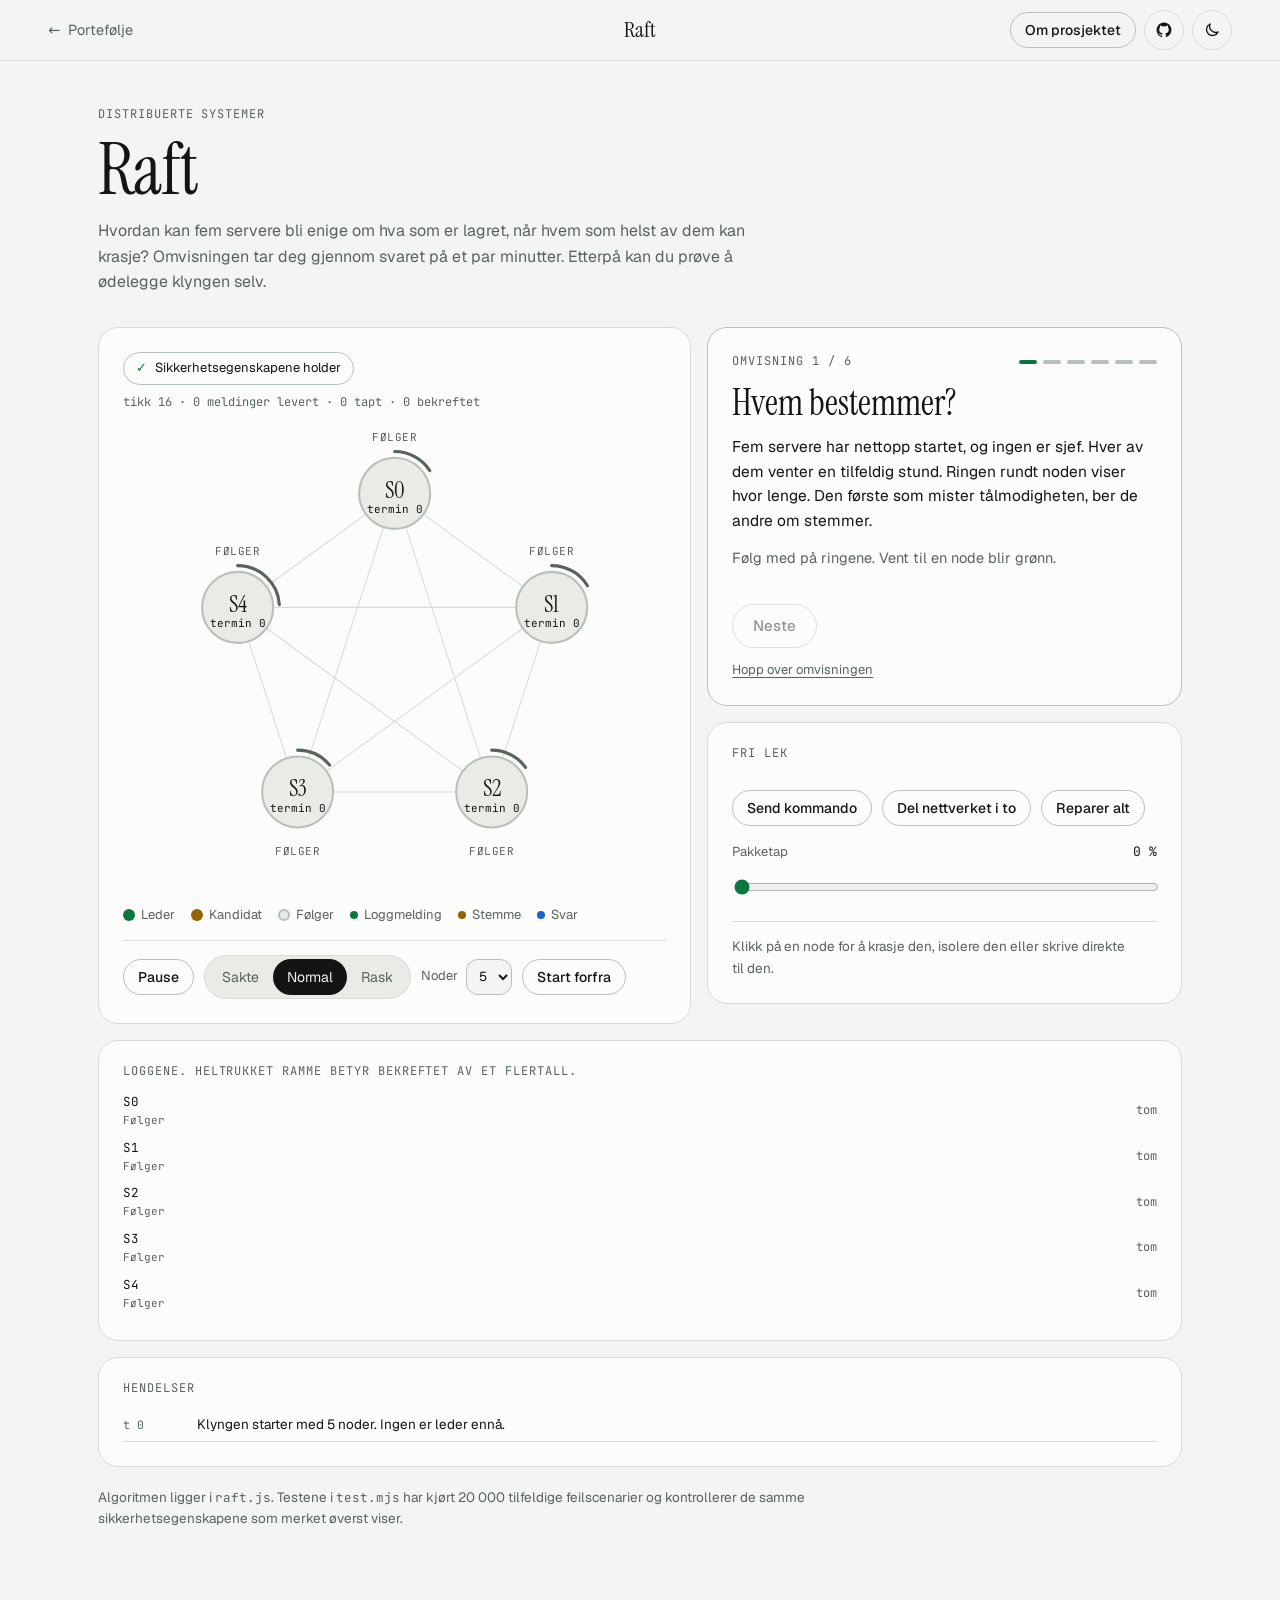
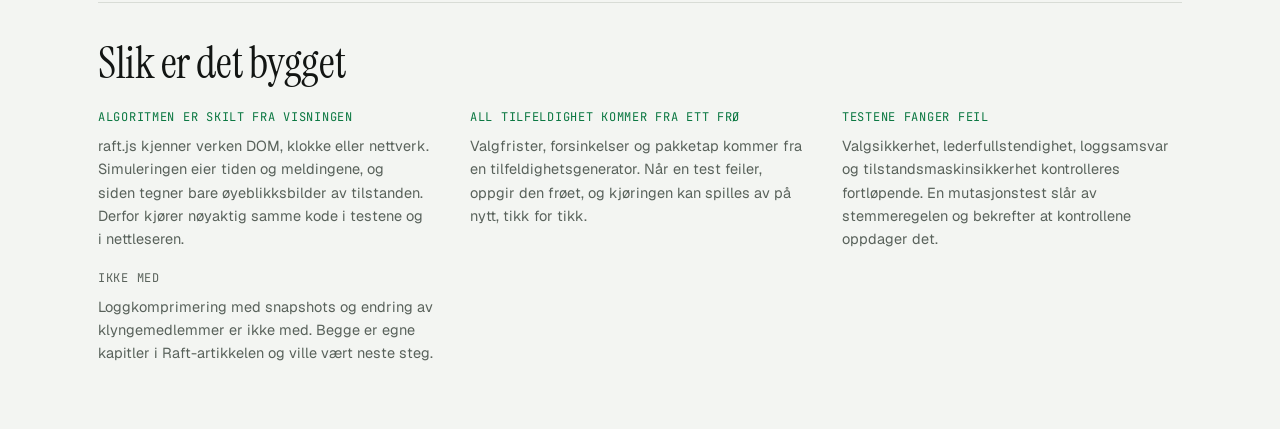
==== projects/raft/index.html @ 3906a5fb "Første versjon av porteføljen" ====
<!doctype html>
<html lang="nb">
<head>
  <meta charset="utf-8">
  <meta name="viewport" content="width=device-width, initial-scale=1">
  <meta http-equiv="Content-Security-Policy" content="default-src 'self'; img-src 'self' data:; style-src 'self'; script-src 'self'; connect-src 'self' https://*.goatcounter.com; object-src 'none'; base-uri 'self'">
  <title>Raft: konsensus i en klynge som feiler</title>
  <meta name="description" content="En guidet, interaktiv simulering av Raft-konsensus. Krasj noder, del nettverket og se fem servere bli enige igjen.">
  <meta property="og:url" content="https://in-prosjekter.pages.dev/projects/raft/">
  <link rel="canonical" href="https://in-prosjekter.pages.dev/projects/raft/">
  <link rel="icon" href="../../favicon.svg?v=2" type="image/svg+xml">
  <link rel="apple-touch-icon" href="../../assets/apple-touch-icon.png">
  <link rel="manifest" href="../../site.webmanifest">
  <meta name="theme-color" content="#0a0c0b" media="(prefers-color-scheme: dark)">
  <meta name="theme-color" content="#f3f5f2" media="(prefers-color-scheme: light)">
  <meta property="og:type" content="website">
  <meta property="og:site_name" content="Ibrahim Nur">
  <meta property="og:title" content="Raft: konsensus i en klynge som feiler">
  <meta property="og:description" content="En guidet, interaktiv simulering av Raft-konsensus. Krasj noder, del nettverket og se fem servere bli enige igjen.">
  <meta property="og:locale" content="nb_NO">
  <meta property="og:image" content="https://in-prosjekter.pages.dev/assets/og/raft.png">
  <meta property="og:image:width" content="1200">
  <meta property="og:image:height" content="630">
  <meta name="twitter:card" content="summary_large_image">
  <link rel="preload" href="../../assets/fonts/instrument-serif.woff2" as="font" type="font/woff2" crossorigin>
  <link rel="preload" href="../../assets/fonts/geist.woff2" as="font" type="font/woff2" crossorigin>
  <link rel="stylesheet" href="../../assets/css/base.css">
  <link rel="stylesheet" href="../../assets/css/app.css">
  <link rel="stylesheet" href="style.css">
  <script src="../../assets/js/theme-init.js"></script>
  <script type="module" src="../../assets/js/app-shell.js"></script>
  <script type="module" src="main.js"></script>
</head>
<body data-project="raft">
  <main class="app" id="app">
    <header class="app-intro">
      <p class="eyebrow">Distribuerte systemer</p>
      <h1>Raft</h1>
      <p>Hvordan kan fem servere bli enige om hva som er lagret, når hvem som helst av dem kan krasje? Omvisningen tar deg gjennom svaret på et par minutter. Etterpå kan du prøve å ødelegge klyngen selv.</p>
    </header>

    <div class="raft" id="raft">
      <section class="panel cluster-panel" aria-label="Klyngen">
        <div class="bar">
          <span class="badge ok" id="invariants">Sikkerhetsegenskapene holder</span>
          <span class="hint" id="counters"></span>
        </div>
        <svg id="cluster" viewBox="0 0 520 464" role="group" aria-label="Nodene i klyngen og meldingene mellom dem"></svg>
        <div class="legend">
          <span><i class="lg lg-leader"></i>Leder</span>
          <span><i class="lg lg-candidate"></i>Kandidat</span>
          <span><i class="lg lg-follower"></i>Følger</span>
          <span><i class="lg lg-append"></i>Loggmelding</span>
          <span><i class="lg lg-vote"></i>Stemme</span>
          <span><i class="lg lg-reply"></i>Svar</span>
        </div>
        <div class="toolbar transport">
          <button class="btn btn-ghost btn-small" id="play" type="button">Pause</button>
          <div class="seg" role="radiogroup" aria-label="Hastighet" id="speed">
            <label><input type="radio" name="speed" value="0.25"><span>Sakte</span></label>
            <label><input type="radio" name="speed" value="1" checked><span>Normal</span></label>
            <label><input type="radio" name="speed" value="4"><span>Rask</span></label>
          </div>
          <label class="size">Noder
            <select class="select" id="size"><option>3</option><option selected>5</option><option>7</option></select>
          </label>
          <button class="btn btn-ghost btn-small" id="restart" type="button">Start forfra</button>
        </div>
      </section>

      <aside class="stack side">
        <section class="panel tour" id="tour" aria-label="Omvisning"></section>

        <section class="panel stack">
          <h2 class="panel-title">Fri lek</h2>
          <div class="toolbar">
            <button class="btn btn-ghost btn-small" id="write" type="button">Send kommando</button>
            <button class="btn btn-ghost btn-small" id="split" type="button">Del nettverket i to</button>
            <button class="btn btn-ghost btn-small" id="heal" type="button">Reparer alt</button>
          </div>
          <label class="field">
            <span class="field-row">Pakketap <output id="out-drop">0 %</output></span>
            <input type="range" id="drop" min="0" max="50" step="5" value="0">
          </label>
          <div class="selected" id="selected"></div>
        </section>
      </aside>

      <section class="panel logs-panel" aria-labelledby="h-logs">
        <h2 class="panel-title" id="h-logs">Loggene. Heltrukket ramme betyr bekreftet av et flertall.</h2>
        <div class="logs" id="logs"></div>
      </section>

      <section class="panel events-panel" aria-labelledby="h-events">
        <h2 class="panel-title" id="h-events">Hendelser</h2>
        <ol class="events" id="events" aria-live="off"></ol>
      </section>
    </div>

    <p class="hint attribution">
      Algoritmen ligger i <code>raft.js</code>. Testene i <code>test.mjs</code> har kjørt 20&nbsp;000 tilfeldige feilscenarier og kontrollerer de samme sikkerhetsegenskapene som merket øverst viser.
    </p>
  </main>
</body>
</html>
---- assets/css/base.css ----
/* ==========================================================================
   Base: farger, skrifter, nullstilling og komponenter som hele porteføljen deler
   ========================================================================== */

@font-face {
  font-family: 'Instrument Serif';
  src: url('../fonts/instrument-serif.woff2') format('woff2');
  font-weight: 400; font-style: normal; font-display: swap;
}
@font-face {
  font-family: 'Instrument Serif';
  src: url('../fonts/instrument-serif-italic.woff2') format('woff2');
  font-weight: 400; font-style: italic; font-display: swap;
}
@font-face {
  font-family: 'Geist';
  src: url('../fonts/geist.woff2') format('woff2');
  font-weight: 100 900; font-style: normal; font-display: swap;
}
@font-face {
  font-family: 'JetBrains Mono';
  src: url('../fonts/jetbrains-mono.woff2') format('woff2');
  font-weight: 100 800; font-style: normal; font-display: swap;
}

:root {
  --font-display: 'Instrument Serif', 'Iowan Old Style', Georgia, serif;
  --font-body: 'Geist', system-ui, -apple-system, 'Segoe UI', sans-serif;
  --font-mono: 'JetBrains Mono', ui-monospace, 'Cascadia Code', Consolas, monospace;

  --radius-s: 6px;
  --radius-m: 12px;
  --radius-l: 20px;
  --gutter: clamp(16px, 4vw, 48px);
  --max: 1200px;
  --ease: cubic-bezier(.2, .7, .2, 1);

  /* Mørkt tema (standard) */
  color-scheme: dark;
  /*
   * Grå flater med litt grønt i, og en aksentfarge.
   * --blue, --rose og --yellow brukes bare i diagrammer og lignende.
   */
  --bg: #0a0c0b;
  --surface: #121514;
  --surface-2: #1a1e1c;
  --line: #272c29;
  --line-strong: #3b423e;
  --text: #e9ece8;
  --muted: #939b95;
  --accent: #45d98b;
  --accent-ink: #03140a;
  --accent-soft: rgba(69, 217, 139, .12);
  --blue: #6aa8ff;
  --rose: #f27ab4;
  --green: #45d98b;
  --yellow: #f2c14e;
  --danger: #ff5d5d;
  --shadow: 0 24px 60px -24px rgba(0, 0, 0, .7);
}

:root[data-theme='light'] {
  color-scheme: light;
  --bg: #f3f5f2;
  --surface: #fcfdfb;
  --surface-2: #e8ebe6;
  --line: #d8dcd6;
  --line-strong: #b9c0b9;
  --text: #121513;
  --muted: #59625b;
  --accent: #0a7741;
  --accent-ink: #f3fff8;
  --accent-soft: rgba(10, 119, 65, .1);
  --blue: #1f62c9;
  --rose: #b3246c;
  --green: #0a7741;
  --yellow: #946500;
  --danger: #c62828;
  --shadow: 0 24px 60px -28px rgba(15, 30, 20, .3);
}

*, *::before, *::after { box-sizing: border-box; }
/* hidden skal alltid skjule, også knapper og rutenett som har egen display. */
[hidden] { display: none !important; }

html { -webkit-text-size-adjust: 100%; scroll-behavior: smooth; scroll-padding-top: 88px; }

body {
  margin: 0;
  min-height: 100dvh;
  background: var(--bg);
  color: var(--text);
  font-family: var(--font-body);
  font-size: 16px;
  line-height: 1.6;
  -webkit-font-smoothing: antialiased;
  transition: background-color .3s var(--ease), color .3s var(--ease);
}

h1, h2, h3, h4, p, ul, ol, dl, dd, figure { margin: 0; }
ul, ol { padding: 0; list-style: none; }
img, svg, canvas { display: block; max-width: 100%; }
a { color: inherit; text-decoration: none; }
button, input, select, textarea { font: inherit; color: inherit; }
button { cursor: pointer; }
h1, h2, h3 { text-wrap: balance; line-height: 1.1; font-weight: 500; }
p { text-wrap: pretty; }

::selection { background: var(--accent); color: var(--accent-ink); }

:focus-visible { outline: 2px solid var(--accent); outline-offset: 3px; border-radius: 4px; }

.skip-link {
  position: absolute; left: 16px; top: -60px; z-index: 100;
  padding: 10px 16px; border-radius: var(--radius-s);
  background: var(--accent); color: var(--accent-ink); font-weight: 600;
  transition: top .2s;
}
.skip-link:focus { top: 16px; }

.sr-only {
  position: absolute; width: 1px; height: 1px; overflow: hidden;
  clip-path: inset(50%); white-space: nowrap;
}

.eyebrow {
  font-family: var(--font-mono);
  font-size: 12px;
  letter-spacing: .08em;
  text-transform: uppercase;
  color: var(--muted);
}

/* ---------- Knapper ---------- */
.btn {
  display: inline-flex; align-items: center; justify-content: center; gap: 8px;
  min-height: 44px; padding: 0 20px;
  border: 1px solid transparent; border-radius: 999px;
  font-weight: 500; font-size: 15px; white-space: nowrap;
  transition: transform .2s var(--ease), background-color .2s, border-color .2s, color .2s;
}
.btn:active { transform: scale(.97); }
.btn:disabled { opacity: .45; cursor: not-allowed; }
.btn-primary { background: var(--accent); color: var(--accent-ink); }
.btn-primary:hover:not(:disabled) { transform: translateY(-2px); }
.btn-ghost { background: transparent; border-color: var(--line-strong); color: var(--text); }
.btn-ghost:hover:not(:disabled) { border-color: var(--text); }
.btn-small { min-height: 36px; padding: 0 14px; font-size: 14px; }

.icon-btn {
  display: inline-grid; place-items: center;
  width: 40px; height: 40px; flex: none;
  border: 1px solid var(--line); border-radius: 50%;
  background: transparent; color: var(--text);
  transition: border-color .2s, background-color .2s, transform .2s var(--ease);
}
.icon-btn:hover { border-color: var(--line-strong); background: var(--surface-2); }
.icon-btn:active { transform: scale(.92); }

.tags { display: flex; flex-wrap: wrap; gap: 6px; }
.tags li {
  padding: 3px 10px; border: 1px solid var(--line); border-radius: 999px;
  font-family: var(--font-mono); font-size: 11.5px; color: var(--muted);
}

/* ---------- Dialog (case-beskrivelse) ---------- */
dialog {
  width: min(640px, calc(100vw - 32px));
  max-height: calc(100dvh - 32px);
  padding: clamp(20px, 4vw, 36px);
  border: 1px solid var(--line-strong); border-radius: var(--radius-l);
  background: var(--surface); color: var(--text);
  box-shadow: var(--shadow);
  overflow-y: auto;
}
dialog::backdrop { background: rgba(0, 0, 0, .6); backdrop-filter: blur(4px); }
dialog[open] { animation: dialog-in .3s var(--ease); }
@keyframes dialog-in { from { opacity: 0; transform: translateY(16px) scale(.98); } }

.dialog-head { display: flex; justify-content: space-between; align-items: flex-start; gap: 16px; }
.dialog-title { font-family: var(--font-display); font-size: clamp(32px, 6vw, 44px); margin-top: 4px; }
.dialog-lead { margin: 16px 0; color: var(--muted); }
.case { margin-top: 24px; border-top: 1px solid var(--line); }
.case-row { display: grid; grid-template-columns: 110px 1fr; gap: 16px; padding: 16px 0; border-bottom: 1px solid var(--line); }
.case-row dt { font-family: var(--font-mono); font-size: 12px; letter-spacing: .06em; text-transform: uppercase; color: var(--accent); padding-top: 3px; }
.case-row dd { font-size: 15px; }
.dialog-actions { display: flex; flex-wrap: wrap; gap: 10px; margin-top: 24px; }

/* ---------- "Slik er det bygget" (nederst på app-sidene og i dialogen) ---------- */
.build-notes { margin-top: clamp(40px, 6vw, 72px); padding-top: clamp(24px, 3vw, 36px); border-top: 1px solid var(--line); }
.build-heading { font-family: var(--font-display); font-weight: 400; font-size: clamp(30px, 4vw, 44px); letter-spacing: -.01em; }
.build-grid { display: grid; grid-template-columns: repeat(auto-fit, minmax(min(100%, 250px), 1fr)); gap: 20px 32px; margin-top: 22px; }
.build-grid h3, .build-grid h4 { font-family: var(--font-mono); font-size: 12px; font-weight: 400; letter-spacing: .06em; text-transform: uppercase; color: var(--accent); line-height: 1.4; }
.build-grid .left-out h3, .build-grid .left-out h4 { color: var(--muted); }
.build-grid p { margin-top: 8px; font-size: 14.5px; color: var(--muted); }
dialog .build-notes { margin-top: 24px; padding-top: 20px; border-top: 0; }
dialog .build-heading { font-size: 26px; }
dialog .build-grid { grid-template-columns: 1fr; gap: 16px; margin-top: 14px; }
@media (max-width: 520px) { .case-row { grid-template-columns: 1fr; gap: 4px; } }

@media (prefers-reduced-motion: reduce) {
  html { scroll-behavior: auto; }
  *, *::before, *::after {
    animation-duration: .01ms !important;
    animation-iteration-count: 1 !important;
    transition-duration: .01ms !important;
  }
}
---- assets/css/app.css ----
/* ==========================================================================
   Felles ramme og komponenter for prosjekt-appene
   ========================================================================== */

/* Topplinjen settes inn av app-shell.js. Plassen er satt av på forhånd så siden ikke hopper. */
body[data-project] { padding-top: 61px; }
body[data-project] .app-bar { position: fixed; left: 0; right: 0; height: 61px; }

/* Til alle skriptene har kjørt, vises bare introen. Resten av appen kommer frem ferdig oppsatt. */
.js:not(.ready) main.app > :not(.app-intro) { visibility: hidden; }

.app-bar {
  position: sticky; top: 0; z-index: 40;
  display: grid; grid-template-columns: 1fr auto 1fr; align-items: center; gap: 12px;
  padding: 10px var(--gutter);
  background: color-mix(in srgb, var(--bg) 85%, transparent);
  backdrop-filter: blur(14px); -webkit-backdrop-filter: blur(14px);
  border-bottom: 1px solid var(--line);
}
.app-back { display: inline-flex; align-items: center; gap: 8px; justify-self: start; min-height: 40px; font-size: 14.5px; color: var(--muted); transition: color .2s; }
.app-back:hover { color: var(--text); }
.app-back .arrow { transition: transform .3s var(--ease); }
.app-back:hover .arrow { transform: translateX(-4px); }
.app-name { font-family: var(--font-display); font-size: 22px; line-height: 1; }
.app-bar-actions { display: flex; align-items: center; gap: 8px; justify-self: end; }
@media (max-width: 560px) {
  .app-bar { grid-template-columns: auto 1fr; }
  .app-name { display: none; }
  .app-back span:last-child { display: none; }
  .app-back { width: 40px; justify-content: center; border: 1px solid var(--line); border-radius: 50%; color: var(--text); }
}

.app { width: 100%; max-width: 1180px; margin: 0 auto; padding: clamp(20px, 4vw, 44px) var(--gutter) 64px; }
.app-intro { margin-bottom: clamp(20px, 3vw, 32px); }
.app-intro h1 { font-family: var(--font-display); font-weight: 400; font-size: clamp(40px, 7vw, 72px); letter-spacing: -.015em; line-height: 1; margin-top: 10px; }
.app-intro p:not(.eyebrow) { max-width: 62ch; margin-top: 12px; color: var(--muted); }

.panel { border: 1px solid var(--line); border-radius: var(--radius-l); background: var(--surface); padding: clamp(16px, 2.4vw, 24px); }
.panel-title { font-family: var(--font-mono); font-size: 12px; letter-spacing: .08em; text-transform: uppercase; color: var(--muted); font-weight: 400; margin-bottom: 14px; }

.layout { display: grid; grid-template-columns: minmax(0, 1fr) 320px; gap: 20px; align-items: start; }
@media (max-width: 900px) { .layout { grid-template-columns: 1fr; } }
/* minmax(0, 1fr) hindrer at en bred <pre> presser kolonnen ut over naboen. */
.stack { display: grid; grid-template-columns: minmax(0, 1fr); gap: 16px; }

.stats { display: grid; grid-template-columns: repeat(auto-fit, minmax(90px, 1fr)); gap: 10px; }
.stat { min-width: 0; padding: 12px 14px; border: 1px solid var(--line); border-radius: var(--radius-m); background: var(--surface); }
.stat-label { font-family: var(--font-mono); font-size: 11px; letter-spacing: .06em; text-transform: uppercase; color: var(--muted); }
.stat-value { font-family: var(--font-display); font-size: 30px; line-height: 1.1; font-variant-numeric: tabular-nums; }

/* På smale skjermer står fire tall to og to, så ett ikke blir hengende alene på en rad. */
@media (max-width: 560px) { .stats { grid-template-columns: repeat(2, minmax(0, 1fr)); } }

/* Segmentert kontroll (radioknapper) */
/* fit-content så rammen slutter der knappene slutter. */
.seg { display: inline-flex; width: fit-content; padding: 3px; border: 1px solid var(--line); border-radius: 22px; background: var(--surface-2); max-width: 100%; flex-wrap: wrap; }
.seg label { position: relative; flex: 1 1 auto; text-align: center; cursor: pointer; } /* brytes knappene over flere rader, fyller hver rad hele bredden */
.seg input { position: absolute; opacity: 0; inset: 0; cursor: pointer; }
.seg span { display: block; padding: 7px 14px; border-radius: 999px; font-size: 14px; color: var(--muted); transition: all .2s var(--ease); }
.seg input:checked + span { background: var(--text); color: var(--bg); }
.seg input:focus-visible + span { outline: 2px solid var(--accent); outline-offset: 2px; }
.seg input:disabled + span { opacity: .4; cursor: not-allowed; }

.field { display: grid; gap: 6px; }
.field > span, .field-label { font-size: 13px; color: var(--muted); }
.field-row { display: flex; justify-content: space-between; font-size: 13px; color: var(--muted); }
.field-row output { font-family: var(--font-mono); color: var(--text); }

.input, .select {
  width: 100%; min-height: 44px; padding: 0 14px;
  border: 1px solid var(--line-strong); border-radius: var(--radius-m);
  background: var(--bg); color: var(--text);
  transition: border-color .2s;
}
.input::placeholder { color: var(--muted); }
.input:hover, .select:hover { border-color: var(--muted); }

input[type='range'] { width: 100%; accent-color: var(--accent); min-height: 32px; }
.app summary { padding-block: 5px; } /* stor nok trykkflate på mobil */

.toolbar { display: flex; flex-wrap: wrap; align-items: center; gap: 10px; }
.hint { font-size: 13.5px; color: var(--muted); }
kbd {
  font-family: var(--font-mono); font-size: 11.5px; padding: 2px 6px;
  border: 1px solid var(--line-strong); border-bottom-width: 2px; border-radius: 5px; background: var(--surface-2);
}

.legend { display: flex; flex-wrap: wrap; gap: 6px 16px; font-size: 13px; color: var(--muted); }
.legend span { display: inline-flex; align-items: center; gap: 6px; }
.legend i { width: 12px; height: 12px; border-radius: 3px; display: inline-block; }

/* Tre tall side om side i smale sidepaneler */
aside .stats { grid-template-columns: repeat(3, minmax(0, 1fr)); gap: 8px; }
aside .stats .stat { padding: 10px; }
aside .stats .stat-label { font-size: 10px; white-space: nowrap; }

/* ---------- Guidet omvisning (brukes av Raft og Kvist) ---------- */
.tour { display: grid; gap: 12px; border-color: var(--line-strong); }
.tour-head { display: flex; justify-content: space-between; align-items: center; gap: 12px; }
.tour-dots { display: flex; gap: 6px; }
.tour-dots li { width: 18px; height: 4px; border-radius: 2px; background: var(--line-strong); transition: background-color .3s; }
.tour-dots li.past { background: var(--muted); }
.tour-dots li.now { background: var(--accent); }
.tour-title { font-family: var(--font-display); font-weight: 400; font-size: clamp(28px, 3vw, 36px); line-height: 1.1; }
.tour-text { font-size: 15.5px; }
.tour-status { min-height: 3.2em; font-size: 14.5px; color: var(--muted); }
.tour-status.done { color: var(--text); padding-left: 12px; border-left: 2px solid var(--green); animation: reveal .4s var(--ease); }
@keyframes reveal { from { opacity: 0; transform: translateY(4px); } }
.tour-skip { justify-self: start; padding: 0; border: 0; background: none; font-size: 13px; color: var(--muted); text-decoration: underline; text-underline-offset: 3px; }
.tour-skip:hover { color: var(--text); }
---- projects/raft/style.css ----
.raft { display: grid; grid-template-columns: minmax(0, 1.25fr) minmax(0, 1fr); gap: 16px; align-items: start; }
.logs-panel, .events-panel { grid-column: 1 / -1; }
@media (max-width: 900px) { .raft { grid-template-columns: 1fr; } }

.bar { display: flex; flex-wrap: wrap; justify-content: space-between; align-items: center; gap: 8px 16px; }
.badge { display: inline-flex; align-items: center; gap: 8px; padding: 5px 12px; border-radius: 999px; font-size: 13px; border: 1px solid var(--line-strong); }
.badge::before { content: '✓'; font-weight: 700; color: var(--green); }
.badge.bad { border-color: var(--danger); }
.badge.bad::before { content: '✕'; color: var(--danger); }
#counters { font-family: var(--font-mono); font-size: 12px; }

#cluster { width: 100%; height: auto; max-height: 520px; margin: 4px 0; }
.link { stroke: var(--line); stroke-width: 1; }
.link.cut { stroke: var(--danger); stroke-dasharray: 3 6; opacity: .7; }
.node { cursor: pointer; }
.node circle.body { fill: var(--surface-2); stroke: var(--line-strong); stroke-width: 2; transition: fill .25s, stroke .25s; }
.node.leader circle.body { fill: var(--accent); stroke: var(--accent); }
.node.candidate circle.body { fill: var(--yellow); stroke: var(--yellow); }
.node.dead circle.body { fill: var(--bg); stroke: var(--line-strong); stroke-dasharray: 4 5; }
.node.dead { opacity: .55; }
.node text { fill: var(--text); font-family: var(--font-display); font-size: 22px; text-anchor: middle; pointer-events: none; }
.node.leader text, .node.candidate text { fill: var(--accent-ink); }
.node text.term { font-family: var(--font-mono); font-size: 10.5px; }
.node text.role { fill: var(--muted); font-family: var(--font-mono); font-size: 10.5px; letter-spacing: .04em; }
.node .timer { fill: none; stroke: var(--muted); stroke-width: 3; stroke-linecap: round; }
.node .ring { fill: none; stroke: var(--text); stroke-width: 2; opacity: 0; }
.node.selected .ring { opacity: 1; }
.node:focus-visible { outline: none; }
.node:focus-visible .ring { opacity: 1; stroke: var(--accent); }

.msg { pointer-events: none; }
.msg.append { fill: var(--accent); }
.msg.vote { fill: var(--yellow); }
.msg.reply { fill: var(--blue); }
.msg.denied { fill: var(--bg); stroke: var(--blue); stroke-width: 2; }

.lg { border-radius: 50% !important; }
.lg-leader { background: var(--accent); }
.lg-candidate { background: var(--yellow); }
.lg-follower { background: var(--surface-2); border: 2px solid var(--line-strong); }
.lg-append { background: var(--accent); width: 8px !important; height: 8px !important; }
.lg-vote { background: var(--yellow); width: 8px !important; height: 8px !important; }
.lg-reply { background: var(--blue); width: 8px !important; height: 8px !important; }

.transport { margin-top: 14px; padding-top: 14px; border-top: 1px solid var(--line); }
.size { display: inline-flex; align-items: center; gap: 8px; font-size: 13px; color: var(--muted); }
.size .select { width: auto; min-height: 36px; padding: 0 8px; }

.selected { padding-top: 14px; border-top: 1px solid var(--line); display: grid; gap: 10px; }
.selected h3 { font-family: var(--font-display); font-weight: 400; font-size: 24px; }
.selected dl { display: grid; grid-template-columns: auto 1fr; gap: 2px 14px; font-size: 13.5px; }
.selected dt { color: var(--muted); }

.logs { display: grid; gap: 8px; overflow-x: auto; padding-bottom: 4px; }
.log-row { display: grid; grid-template-columns: 96px 1fr minmax(120px, auto); gap: 12px; align-items: center; min-width: 620px; }
.log-name { font-family: var(--font-mono); font-size: 12.5px; }
.log-name small { display: block; color: var(--muted); font-size: 11px; }
.log-row.dead { opacity: .5; }
.log-cells { display: flex; gap: 4px; }
.cell-entry {
  position: relative; flex: 0 0 52px; height: 40px; display: grid; place-content: center; text-align: center;
  border: 1.5px dashed var(--line-strong); border-radius: 6px; font-family: var(--font-mono); font-size: 11.5px; color: var(--muted);
}
.cell-entry.committed { border-style: solid; border-color: var(--text); color: var(--text); background: var(--surface-2); }
.cell-entry small { position: absolute; top: 1px; right: 4px; font-size: 9px; color: var(--muted); }
.cell-entry.fresh { animation: pop .35s var(--ease); }
@keyframes pop { from { transform: scale(.7); opacity: 0; } }
.log-more { align-self: center; font-family: var(--font-mono); font-size: 11px; color: var(--muted); padding-right: 4px; }
.log-store { font-family: var(--font-mono); font-size: 12px; color: var(--muted); text-align: right; white-space: nowrap; }

.events { display: grid; gap: 2px; max-height: 260px; overflow-y: auto; }
.events li { display: grid; grid-template-columns: 62px 1fr; gap: 12px; padding: 5px 0; border-bottom: 1px solid var(--line); font-size: 13.5px; }
.events time { font-family: var(--font-mono); font-size: 11.5px; color: var(--muted); padding-top: 2px; }
.events .leder { color: var(--accent); }
.events .feil { color: var(--danger); font-weight: 600; }
.events .avvist, .events .krasj { color: var(--yellow); }

.attribution { margin-top: 20px; max-width: 80ch; }
.attribution code { font-family: var(--font-mono); font-size: 12.5px; }

/* Rutenettbarn må få krympe, ellers presser den brede loggtabellen siden utover på mobil */
.raft > * { min-width: 0; }
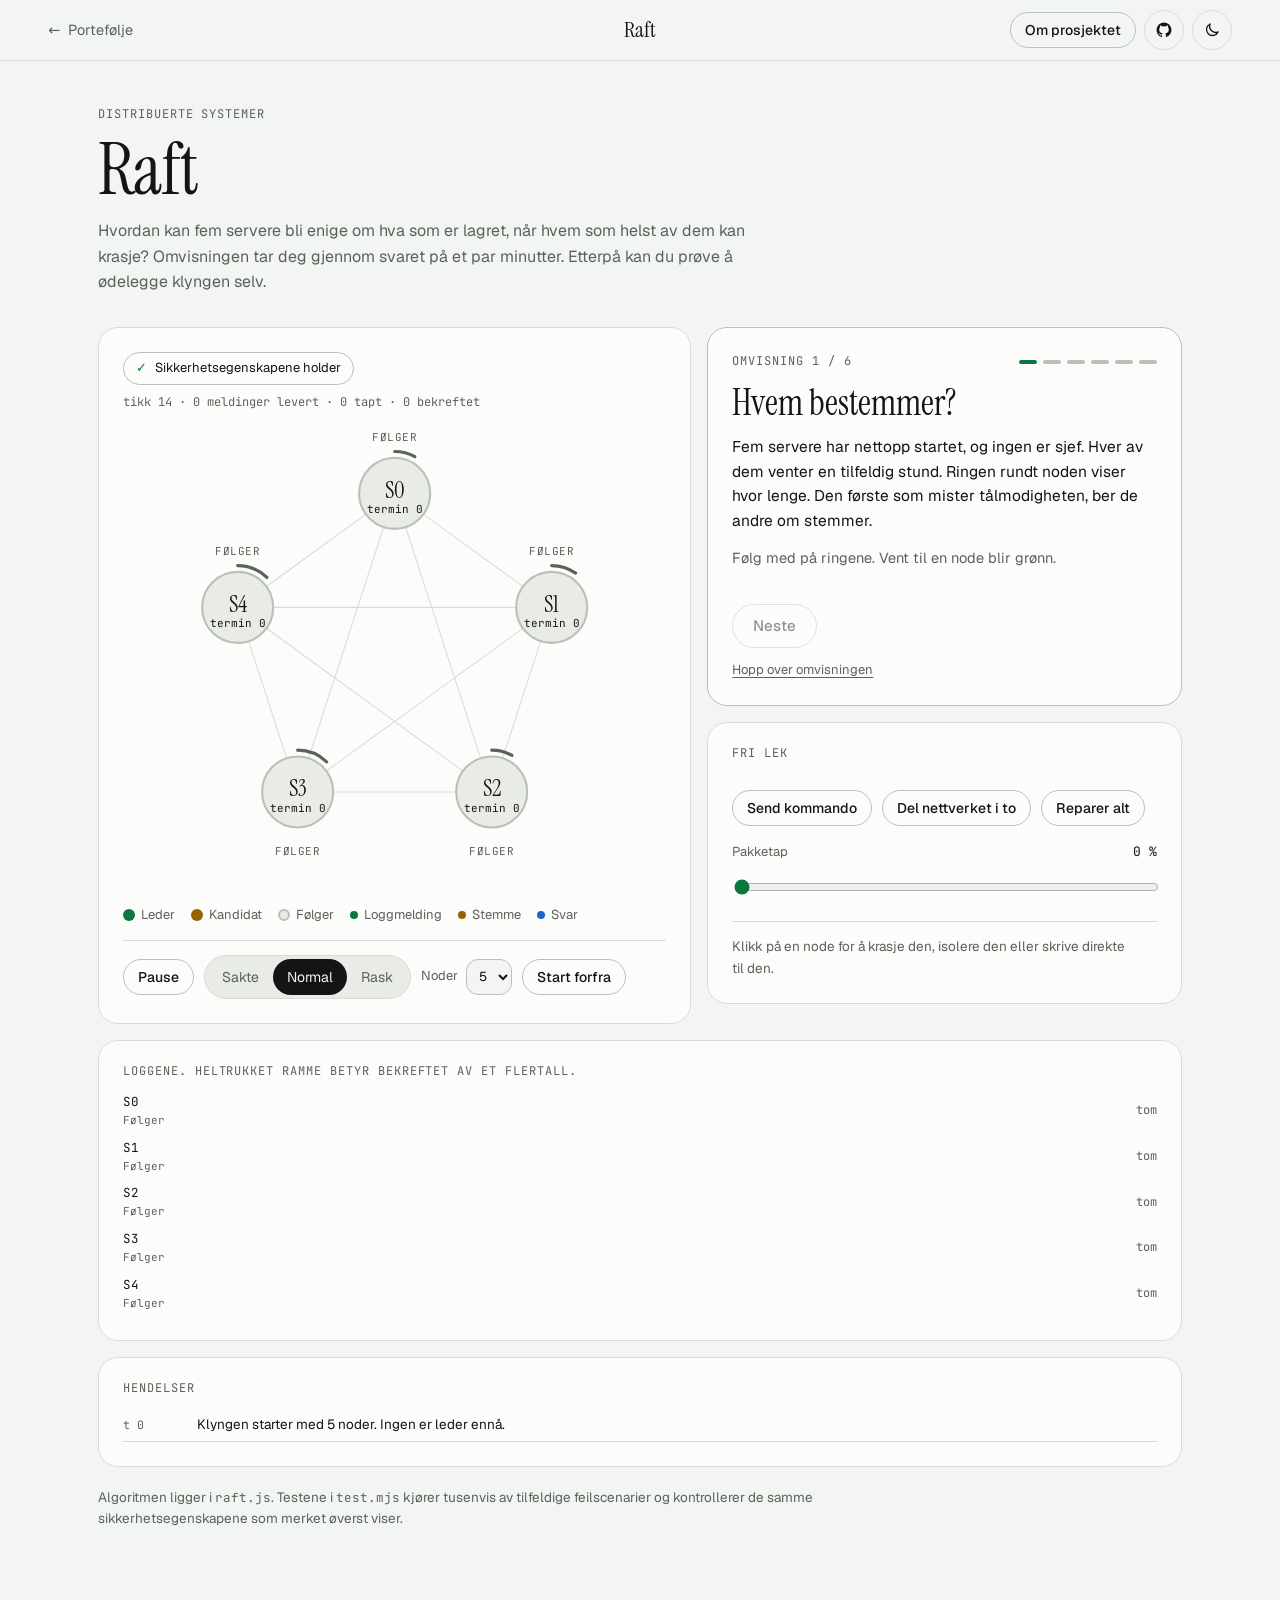
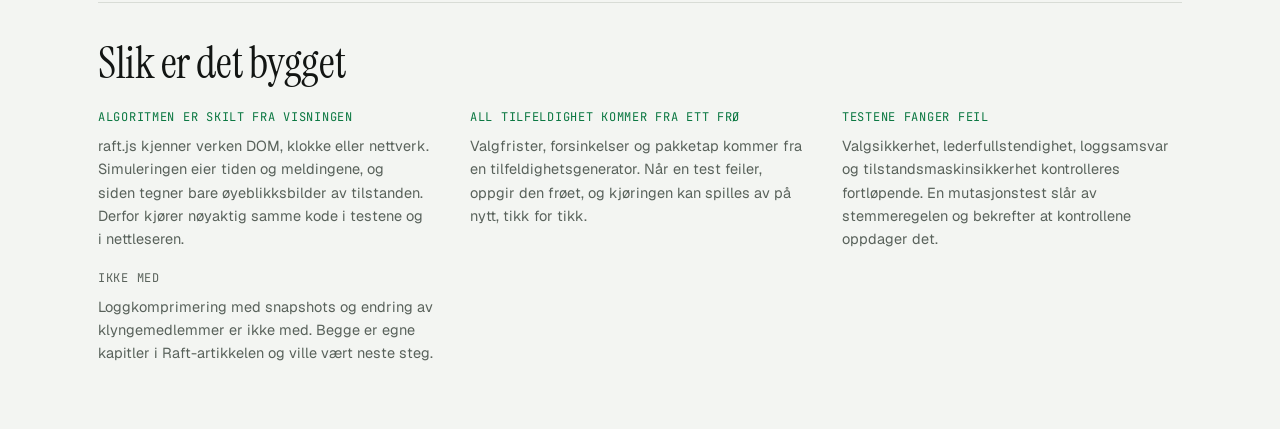
==== commit 1895b8cf: "Retter mobilvisning i Kvist og lavere topp på forsiden" ====
--- a/projects/raft/index.html
+++ b/projects/raft/index.html
@@ -98,7 +98,7 @@
     </div>
 
     <p class="hint attribution">
-      Algoritmen ligger i <code>raft.js</code>. Testene i <code>test.mjs</code> har kjørt 20&nbsp;000 tilfeldige feilscenarier og kontrollerer de samme sikkerhetsegenskapene som merket øverst viser.
+      Algoritmen ligger i <code>raft.js</code>. Testene i <code>test.mjs</code> kjører tusenvis av tilfeldige feilscenarier og kontrollerer de samme sikkerhetsegenskapene som merket øverst viser.
     </p>
   </main>
 </body>
--- a/assets/css/app.css
+++ b/assets/css/app.css
@@ -39,7 +39,7 @@
 .panel-title { font-family: var(--font-mono); font-size: 12px; letter-spacing: .08em; text-transform: uppercase; color: var(--muted); font-weight: 400; margin-bottom: 14px; }
 
 .layout { display: grid; grid-template-columns: minmax(0, 1fr) 320px; gap: 20px; align-items: start; }
-@media (max-width: 900px) { .layout { grid-template-columns: 1fr; } }
+@media (max-width: 900px) { .layout { grid-template-columns: minmax(0, 1fr); } }
 /* minmax(0, 1fr) hindrer at en bred <pre> presser kolonnen ut over naboen. */
 .stack { display: grid; grid-template-columns: minmax(0, 1fr); gap: 16px; }
 
--- a/projects/raft/style.css
+++ b/projects/raft/style.css
@@ -1,6 +1,6 @@
 .raft { display: grid; grid-template-columns: minmax(0, 1.25fr) minmax(0, 1fr); gap: 16px; align-items: start; }
 .logs-panel, .events-panel { grid-column: 1 / -1; }
-@media (max-width: 900px) { .raft { grid-template-columns: 1fr; } }
+@media (max-width: 900px) { .raft { grid-template-columns: minmax(0, 1fr); } }
 
 .bar { display: flex; flex-wrap: wrap; justify-content: space-between; align-items: center; gap: 8px 16px; }
 .badge { display: inline-flex; align-items: center; gap: 8px; padding: 5px 12px; border-radius: 999px; font-size: 13px; border: 1px solid var(--line-strong); }
